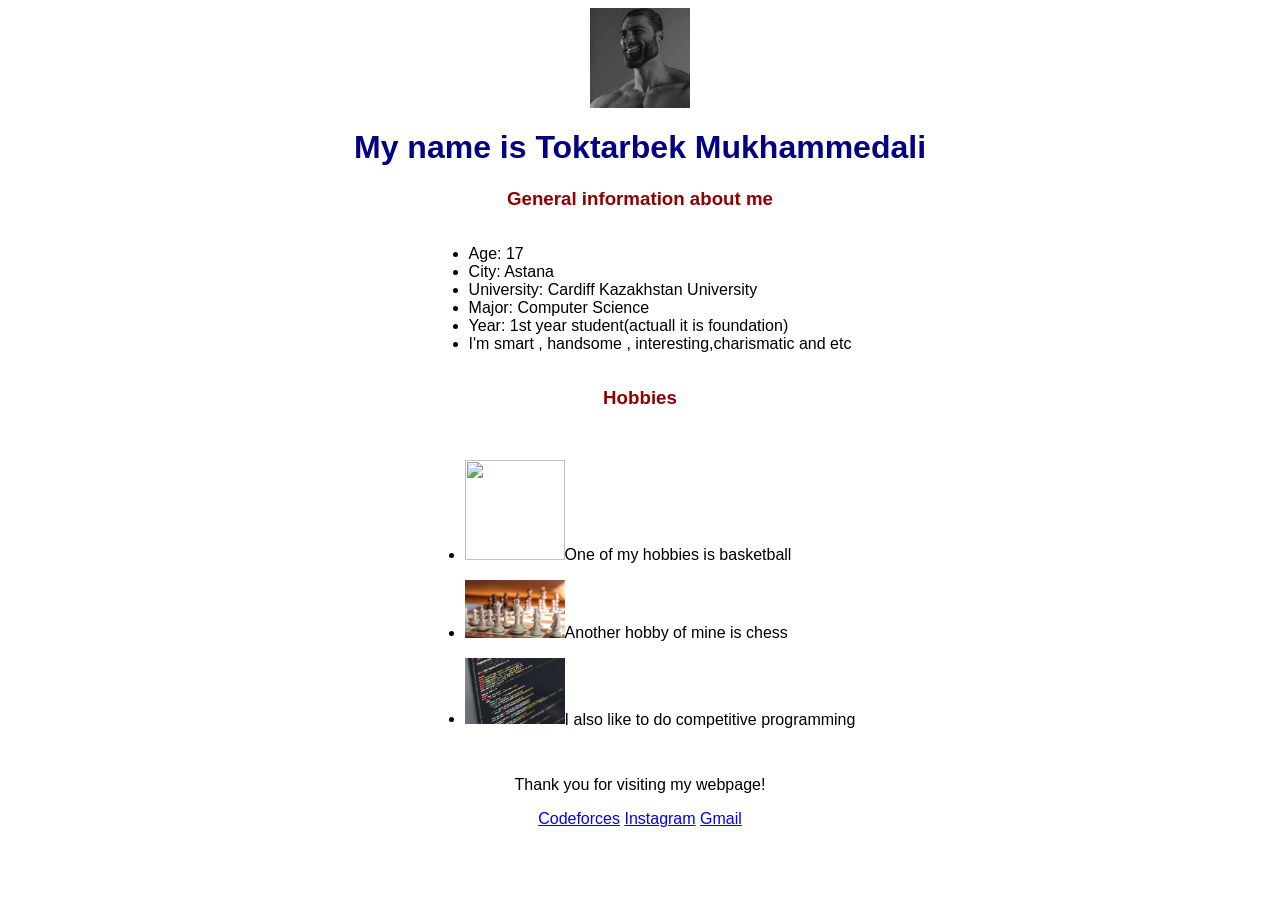
==== index.html @ 7ca2cfa9 "init" ====
<DOCTYPE html> 
    <html>
        <head>
            <title>About Me</title>
            <style>
                body {
                    background-color: rgb(255, 255, 255);
                    text-align: center;
                    font-family: Arial, sans-serif;
                }
                h1 {
                    color: navy;
                }
                h3 {
                    color: darkred;
                }
                ul {
                    text-align: left;
                    display: inline-block;
                }
            </style>
            
        </head>

        <body>
            <header>
                <img src="[data-uri]" length="100" width="100"/>
                <h1>My name is Toktarbek Mukhammedali</h1>
            </header>

            <h3>General information about me</h3>
            <ul> 
                <li>Age: 17</li>
                <li>City: Astana</li>
                <li>University: Cardiff Kazakhstan University </li>
                <li>Major: Computer Science</li>
                <li>Year: 1st year student(actuall it is foundation)</li>
                <li>I'm smart , handsome , interesting,charismatic and etc</li>
            </ul>


            <h3>Hobbies</h3>
            <ul>
                <li>
                     <p><img src="https://encrypted-tbn3.gstatic.com/images?q=tbn:ANd9GcQaPDO4dj9JeW1Ap-WKTEEHm5UXb-ebcxfyUoD8oPa02qJvPEpIv38uJzSkZcKB2hxj79yaVV4oYv2Bz06kvT7k01nY25BecN_kVlyvkEAU" length="100" width="100"/>One of my hobbies is basketball</p>
                </li>
                <li>
                    <p><img src="[data-uri]" length="100" width="100"/>Another hobby of mine is chess</p>
                    
                    
                </li>
                <li>
                    <p><img src="Photos/coding.jpeg" length="100" width="100"/>I also like to do competitive programming</p>
                    
                </li>
            </ul>
            <footer>
                <p>Thank you for visiting my webpage!</p>
                <a href="https://codeforces.com/profile/Mali">Codeforces</a>
                <a href="back.html">Instagram</a>
                <a href="back.html">Gmail</a>

            </footer>
        </body>
    </html>
</DOCTYPE>
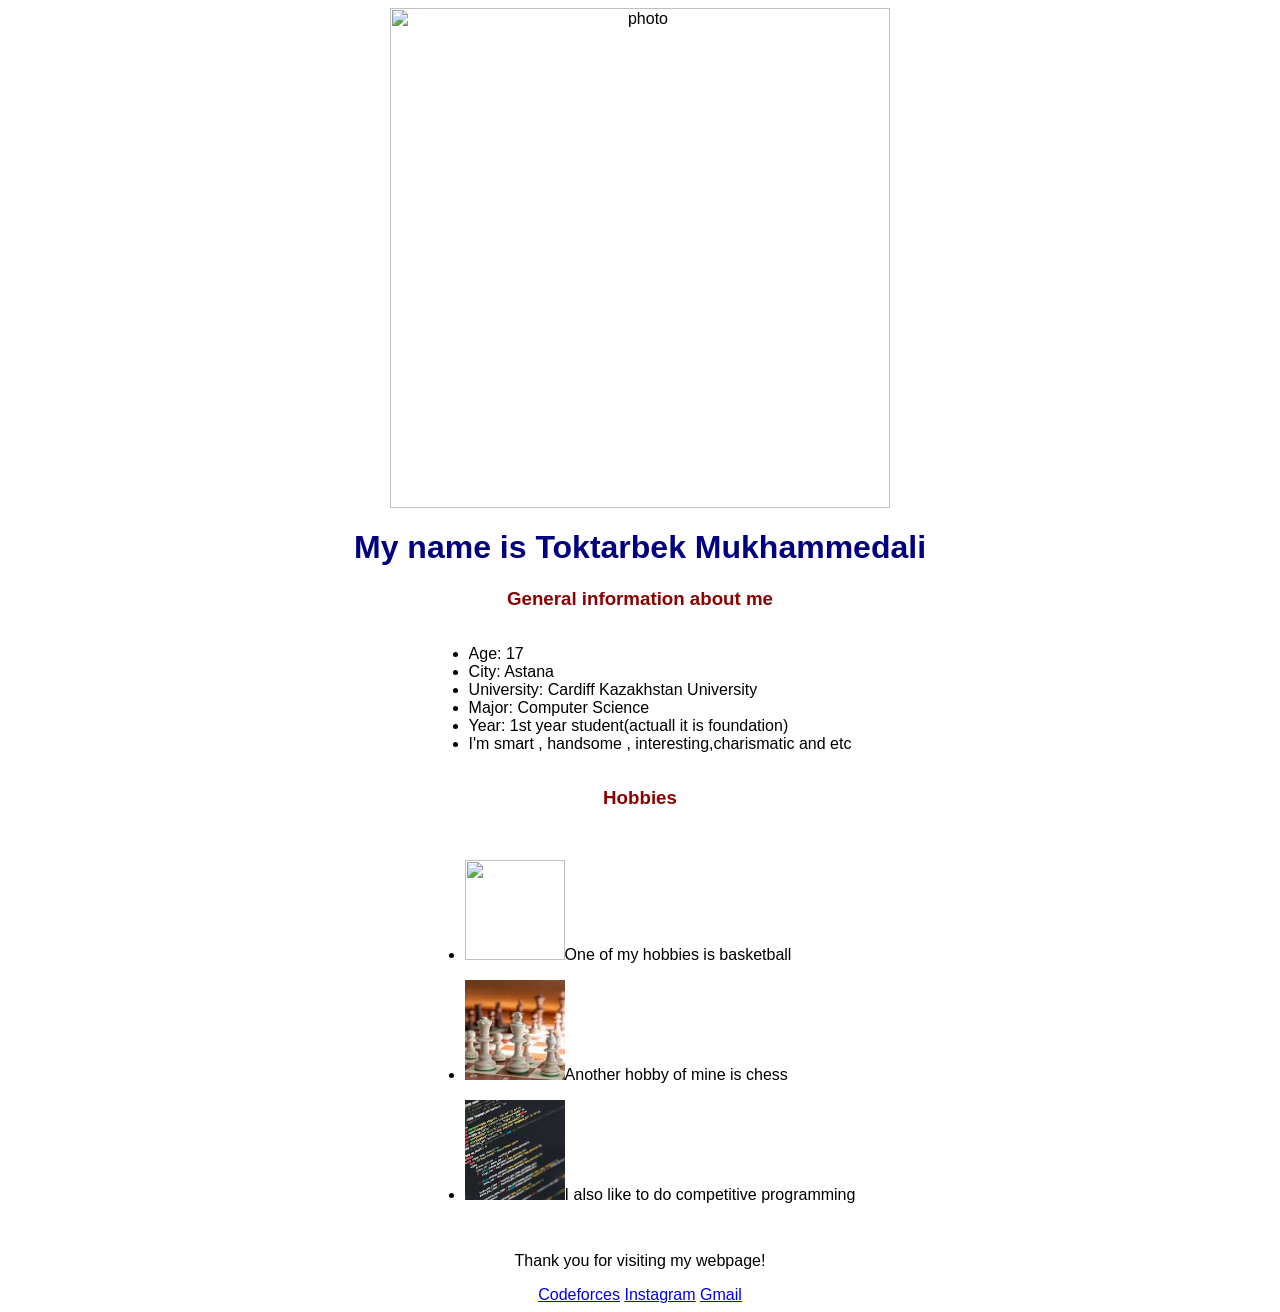
==== commit a2c626b8: "init" ====
--- a/index.html
+++ b/index.html
@@ -18,13 +18,17 @@
                     text-align: left;
                     display: inline-block;
                 }
+
+                img {
+                    object-fit: cover;
+                }
             </style>
             
         </head>
 
         <body>
             <header>
-                <img src="[data-uri]" length="100" width="100"/>
+                <img src="https://static.vecteezy.com/vite/assets/photo-masthead-375-BoK_p8LG.webp" width="500" height="500" alt="photo">
                 <h1>My name is Toktarbek Mukhammedali</h1>
             </header>
 
@@ -42,15 +46,15 @@
             <h3>Hobbies</h3>
             <ul>
                 <li>
-                     <p><img src="https://encrypted-tbn3.gstatic.com/images?q=tbn:ANd9GcQaPDO4dj9JeW1Ap-WKTEEHm5UXb-ebcxfyUoD8oPa02qJvPEpIv38uJzSkZcKB2hxj79yaVV4oYv2Bz06kvT7k01nY25BecN_kVlyvkEAU" length="100" width="100"/>One of my hobbies is basketball</p>
+                     <p><img src="https://encrypted-tbn3.gstatic.com/images?q=tbn:ANd9GcQaPDO4dj9JeW1Ap-WKTEEHm5UXb-ebcxfyUoD8oPa02qJvPEpIv38uJzSkZcKB2hxj79yaVV4oYv2Bz06kvT7k01nY25BecN_kVlyvkEAU" height="100" width="100"/>One of my hobbies is basketball</p>
                 </li>
                 <li>
-                    <p><img src="[data-uri]" length="100" width="100"/>Another hobby of mine is chess</p>
+                    <p><img src="[data-uri]" height="100" width="100"/>Another hobby of mine is chess</p>
                     
                     
                 </li>
                 <li>
-                    <p><img src="Photos/coding.jpeg" length="100" width="100"/>I also like to do competitive programming</p>
+                    <p><img src="Photos/coding.jpeg" height="100" width="100"/>I also like to do competitive programming</p>
                     
                 </li>
             </ul>
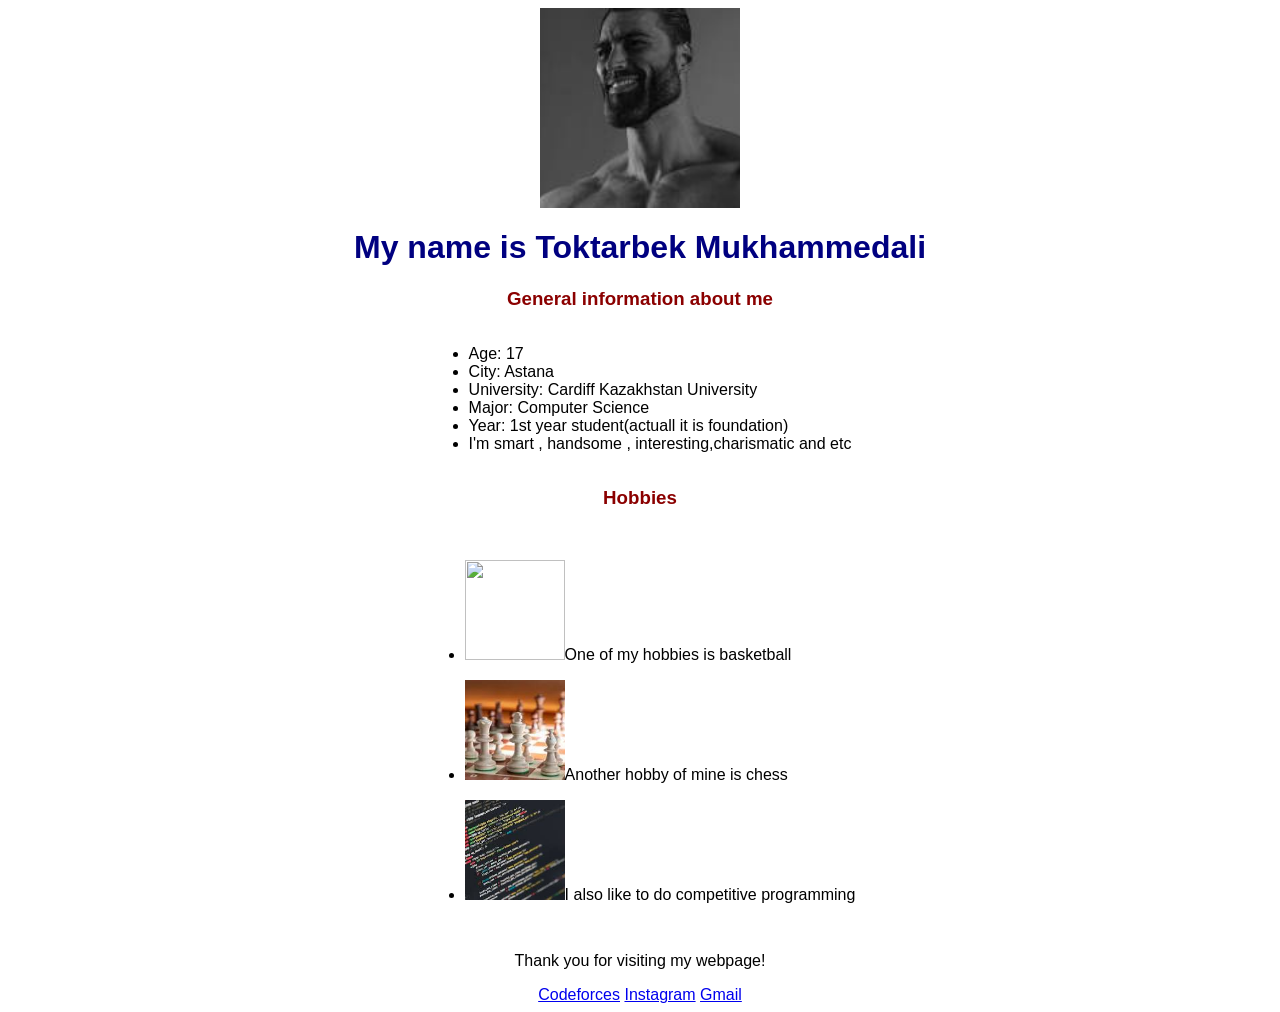
==== commit b8b0ae98: "init" ====
--- a/index.html
+++ b/index.html
@@ -28,7 +28,7 @@
 
         <body>
             <header>
-                <img src="https://static.vecteezy.com/vite/assets/photo-masthead-375-BoK_p8LG.webp" width="500" height="500" alt="photo">
+                <img src="Photos/download.jpeg" width="200" height="200" alt="photo">
                 <h1>My name is Toktarbek Mukhammedali</h1>
             </header>
 
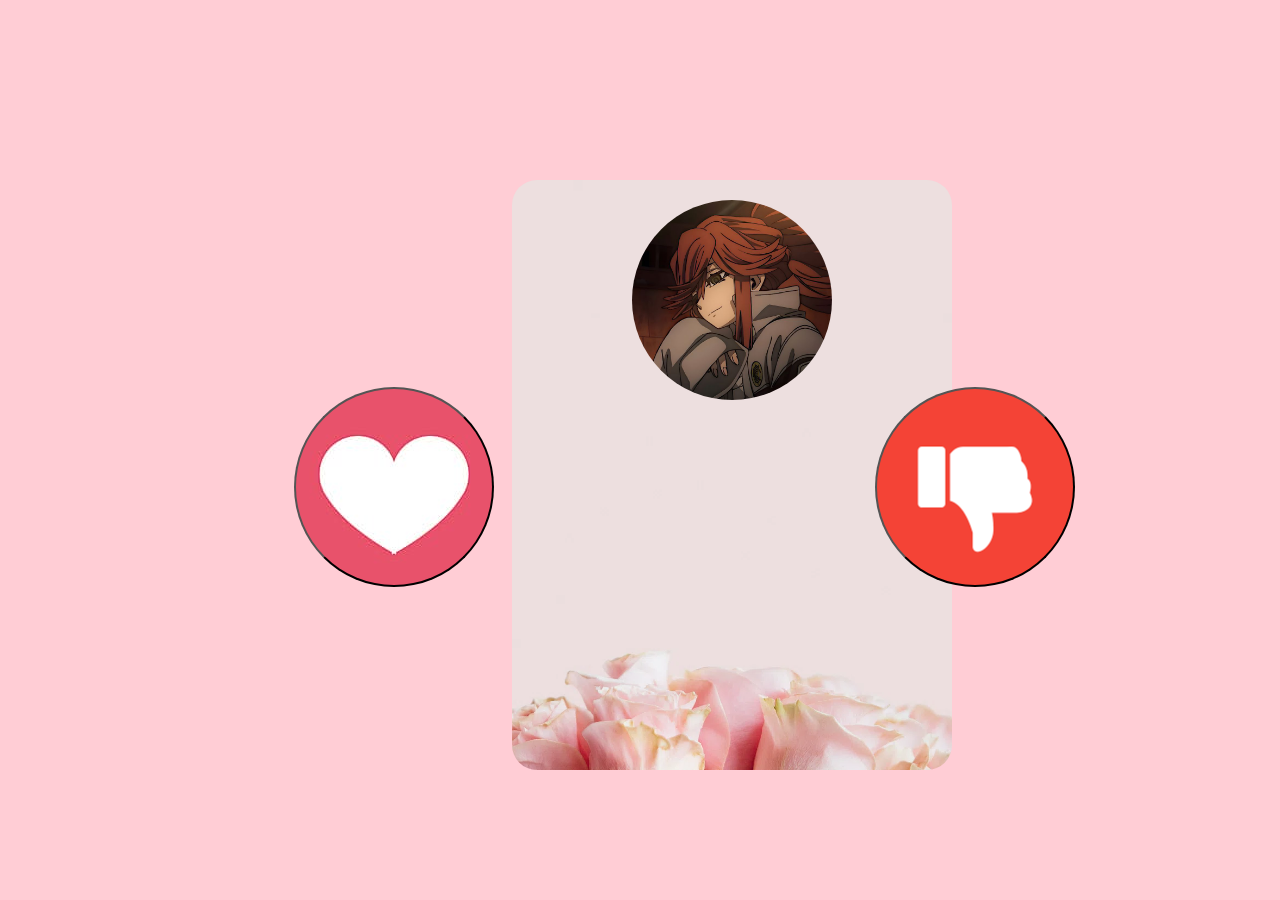
==== commit 02572aac: "init" ====
--- a/index.html
+++ b/index.html
@@ -1,70 +1,35 @@
-<DOCTYPE html> 
-    <html>
-        <head>
-            <title>About Me</title>
-            <style>
-                body {
-                    background-color: rgb(255, 255, 255);
-                    text-align: center;
-                    font-family: Arial, sans-serif;
-                }
-                h1 {
-                    color: navy;
-                }
-                h3 {
-                    color: darkred;
-                }
-                ul {
-                    text-align: left;
-                    display: inline-block;
-                }
-
-                img {
-                    object-fit: cover;
-                }
-            </style>
-            
-        </head>
-
-        <body>
-            <header>
-                <img src="Photos/download.jpeg" width="200" height="200" alt="photo">
-                <h1>My name is Toktarbek Mukhammedali</h1>
-            </header>
-
-            <h3>General information about me</h3>
-            <ul> 
-                <li>Age: 17</li>
-                <li>City: Astana</li>
-                <li>University: Cardiff Kazakhstan University </li>
-                <li>Major: Computer Science</li>
-                <li>Year: 1st year student(actuall it is foundation)</li>
-                <li>I'm smart , handsome , interesting,charismatic and etc</li>
-            </ul>
-
-
-            <h3>Hobbies</h3>
-            <ul>
-                <li>
-                     <p><img src="https://encrypted-tbn3.gstatic.com/images?q=tbn:ANd9GcQaPDO4dj9JeW1Ap-WKTEEHm5UXb-ebcxfyUoD8oPa02qJvPEpIv38uJzSkZcKB2hxj79yaVV4oYv2Bz06kvT7k01nY25BecN_kVlyvkEAU" height="100" width="100"/>One of my hobbies is basketball</p>
-                </li>
-                <li>
-                    <p><img src="[data-uri]" height="100" width="100"/>Another hobby of mine is chess</p>
-                    
-                    
-                </li>
-                <li>
-                    <p><img src="Photos/coding.jpeg" height="100" width="100"/>I also like to do competitive programming</p>
-                    
-                </li>
-            </ul>
-            <footer>
-                <p>Thank you for visiting my webpage!</p>
-                <a href="https://codeforces.com/profile/Mali">Codeforces</a>
-                <a href="back.html">Instagram</a>
-                <a href="back.html">Gmail</a>
-
-            </footer>
-        </body>
-    </html>
-</DOCTYPE>+<html>
+    <head>
+        <link rel="stylesheet" href="style.css">
+        <meta charset="UTF-8">
+        <style>
+            body {
+                background-color: rgb(255, 205, 213);
+            }
+        </style>
+    </head>
+    <body>
+        <script src="backend.js"></script>
+        <div class="base">
+            <img class="profile-image" src="Photos/riyo_reaper.jpg" alt="Profile Image" >
+            <p text-align="center" class="name">
+                <!-- Riyo Reaper -->
+            </p>
+            <p class="birthday">
+                <!-- gender:female -->
+            </p>
+            <p class="age">
+                <!-- age:21 -->
+            </p>
+            <p class="info">
+                <!-- info:I'm a pretty girl with a dark past. I love to kill monsters and have fun. -->
+            </p>
+        </div>
+        <button type="button" class="love_button">
+        <!-- 😍 -->
+        </button>
+        <button type="button" class="hate_button">
+        <!-- 💔 -->
+        </button>
+    </body>
+</html>
--- a/style.css
+++ b/style.css
@@ -0,0 +1,65 @@
+.base {
+    font-size: 25px;
+  font-family: Arial, sans-serif;
+  color: #333;
+  border-radius: 25px;
+  background-image: url(Photos/prf_bkgrnd.webp);
+  /* background-position: center; */
+  background-size: cover;
+  background-position: bottom;
+  background-repeat: repeat;
+  padding: 20px;
+  width: 400px;
+  height: 550px;
+  position: absolute;
+  top: 20%;
+  left: 40%;
+  right:40%;
+    /* transform: translate(-50%, -50%); */
+    /* border-radius: 10%; */
+}
+.profile-image {
+  border-radius: 50%;
+  width: 200px;
+  height: 200px;
+  display: block;
+  margin-left: auto;
+  margin-right: auto;
+}
+
+.love_button{
+/* font-size : 200%; */
+background-image: url(Photos/lv_btn.jpg);
+background-position: center;
+  border-radius: 50%;
+  width: 200px;
+  height: 200px;
+  /* background-color: #4CAF50; */
+  /* color: white; */
+  text-align: center;
+  line-height: 60px;
+  font-size: 110px;
+  position: absolute;
+   top: 43%;
+  left: 23%;
+  /* transform: translateX(-50%); */
+  cursor: pointer;
+}
+.hate_button{
+/* font-size : 200px; */
+background-image: url(Photos/ht_btn.png);
+background-position: center;
+  border-radius: 50%;
+  width: 200px;
+  height: 200px;
+  /* background-color: #fa0f0f; */
+  /* color: white; */
+  text-align: center;
+  line-height: 60px;
+  font-size: 110px;
+  position: absolute;
+   top: 43%;
+  right: 16%;
+  /* transform: translateX(-50%); */
+  cursor: pointer;
+}
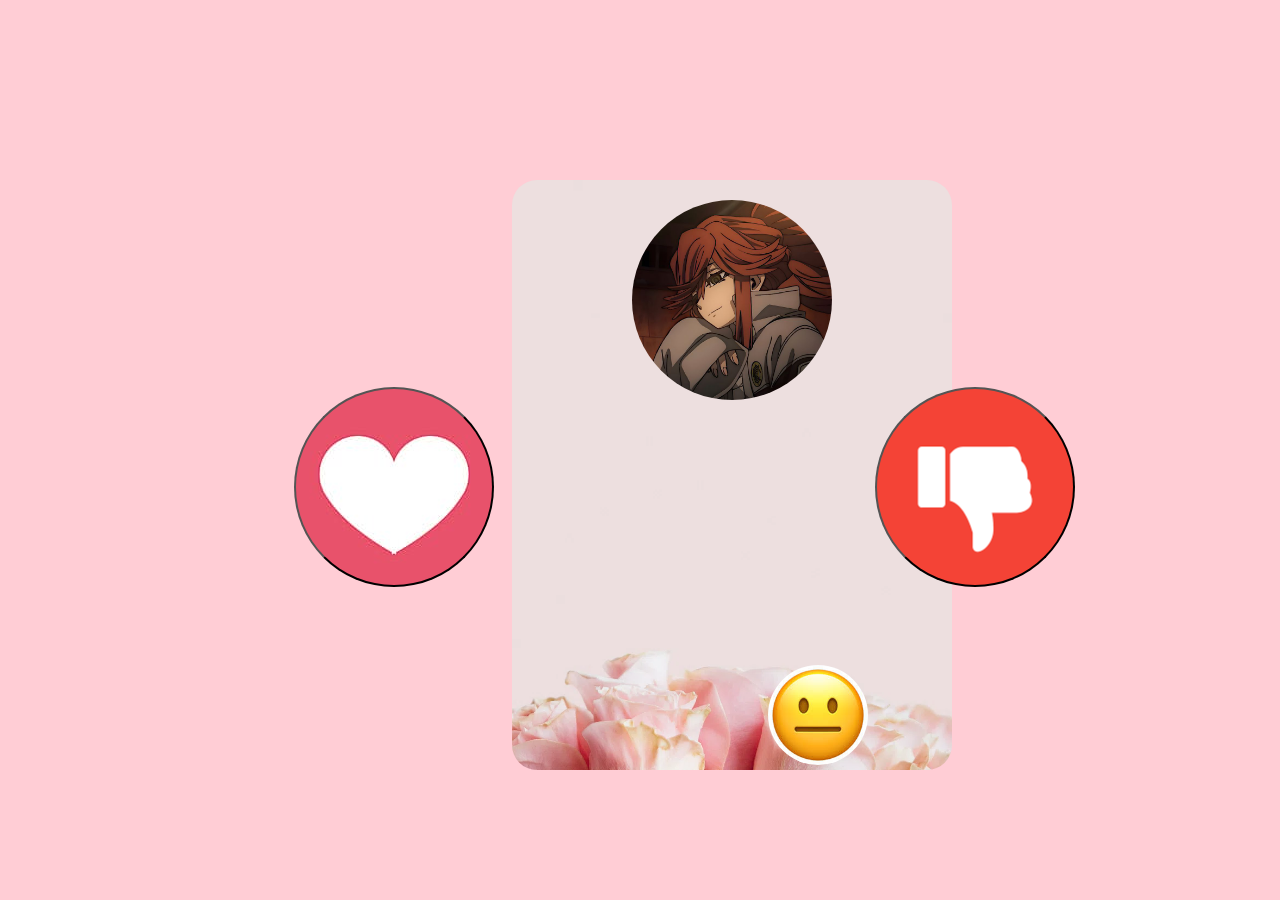
==== commit 290cee0f: "initial commit" ====
--- a/index.html
+++ b/index.html
@@ -31,5 +31,7 @@
         <button type="button" class="hate_button">
         <!-- 💔 -->
         </button>
+        <!-- <p class="info">POV:Me right know:</p> -->
+        <img class="emote" src="Photos/neutral_emote.jpeg" alt="Emote Image" >
     </body>
 </html>
--- a/style.css
+++ b/style.css
@@ -62,4 +62,22 @@
   right: 16%;
   /* transform: translateX(-50%); */
   cursor: pointer;
+}
+
+.emote {
+  display: block;
+  margin-left: auto;
+  margin-right: auto;
+  width: 100px;
+  height: 100px;
+  border-radius: 50%;
+  margin-top: 20px;
+  position : absolute;
+  bottom : 15%;
+  left : 60%;
+}
+
+.darken {
+  filter: brightness(50%);
+  transition: filter 0.3s ease;
 }
